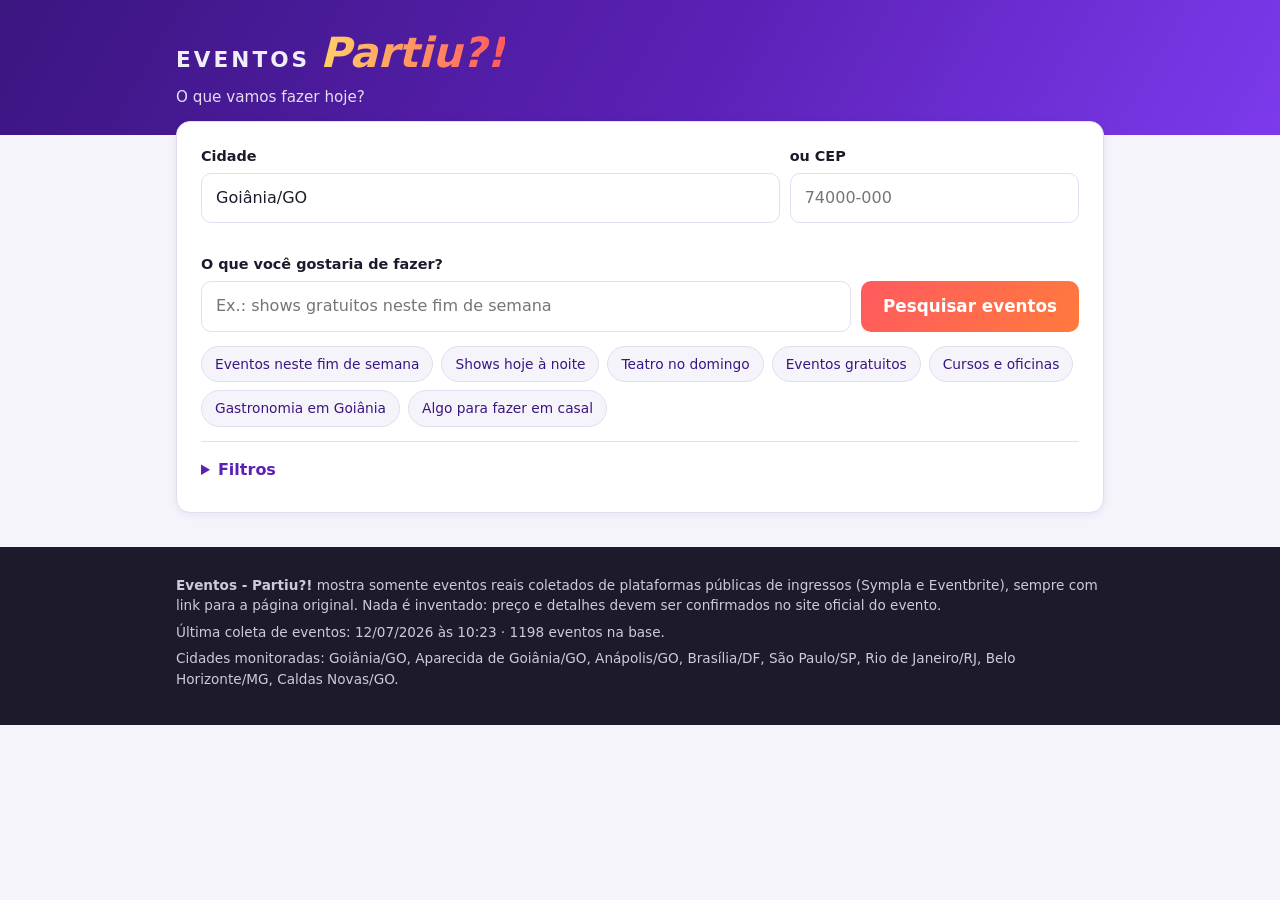
==== docs/index.html @ 25c69ea6 "Eventos - Partiu?! v1: app + robo de coleta + autoteste + workflow Co-Authored-By: Claude Fable 5 <n" ====
<!DOCTYPE html>
<html lang="pt-BR">
<head>
<meta charset="UTF-8">
<meta name="viewport" content="width=device-width, initial-scale=1.0">
<meta name="description" content="Eventos - Partiu?! Encontre shows, teatro, cursos, festas e muito mais na sua cidade, com fontes reais e links oficiais.">
<title>Eventos - Partiu?!</title>
<link rel="icon" href="data:image/svg+xml,<svg xmlns='http://www.w3.org/2000/svg' viewBox='0 0 100 100'><text y='.9em' font-size='90'>🎟️</text></svg>">
<link rel="stylesheet" href="estilo.css">
</head>
<body>

<header class="topo">
  <div class="miolo">
    <div class="marca">
      <span class="marca-eventos">Eventos</span>
      <span class="marca-partiu">Partiu?!</span>
    </div>
    <p class="lema">O que vamos fazer hoje?</p>
  </div>
</header>

<main class="miolo">

  <!-- ====================== BUSCA ====================== -->
  <section class="painel-busca" aria-labelledby="titulo-busca">
    <h1 id="titulo-busca" class="visualmente-oculto">Pesquisar eventos</h1>

    <div class="linha-cidade">
      <div class="campo campo-cidade">
        <label for="campo-cidade">Cidade</label>
        <input type="text" id="campo-cidade" autocomplete="off" spellcheck="false"
               placeholder="Digite a cidade..." aria-describedby="ajuda-cidade">
        <div id="lista-cidades" class="autocomplete" role="listbox" hidden></div>
        <p id="ajuda-cidade" class="ajuda-campo"></p>
      </div>
      <div class="campo campo-cep">
        <label for="campo-cep">ou CEP</label>
        <input type="text" id="campo-cep" inputmode="numeric" autocomplete="postal-code"
               placeholder="74000-000" maxlength="9" aria-describedby="ajuda-cep">
        <p id="ajuda-cep" class="ajuda-campo"></p>
      </div>
    </div>

    <div class="campo">
      <label for="campo-consulta">O que você gostaria de fazer?</label>
      <div class="linha-consulta">
        <input type="text" id="campo-consulta" maxlength="200"
               placeholder="Ex.: shows gratuitos neste fim de semana">
        <button type="button" id="botao-pesquisar" class="botao-principal">Pesquisar eventos</button>
      </div>
    </div>

    <div class="exemplos" aria-label="Exemplos de pesquisa">
      <button type="button" class="exemplo">Eventos neste fim de semana</button>
      <button type="button" class="exemplo">Shows hoje à noite</button>
      <button type="button" class="exemplo">Teatro no domingo</button>
      <button type="button" class="exemplo">Eventos gratuitos</button>
      <button type="button" class="exemplo">Cursos e oficinas</button>
      <button type="button" class="exemplo">Gastronomia em Goiânia</button>
      <button type="button" class="exemplo">Algo para fazer em casal</button>
    </div>

    <details class="filtros">
      <summary>Filtros</summary>
      <div class="filtros-corpo">
        <div class="campo">
          <label for="filtro-periodo">Período</label>
          <select id="filtro-periodo">
            <option value="tudo">Qualquer data</option>
            <option value="hoje">Hoje</option>
            <option value="amanha">Amanhã</option>
            <option value="fds">Este fim de semana</option>
            <option value="prox-fds">Próximo fim de semana</option>
            <option value="semana">Esta semana</option>
            <option value="prox-semana">Próxima semana</option>
            <option value="mes">Este mês</option>
            <option value="prox-mes">Próximo mês</option>
            <option value="datas">Escolher datas...</option>
          </select>
        </div>
        <div class="campo campo-datas" id="grupo-datas" hidden>
          <label for="filtro-data-ini">De</label>
          <input type="date" id="filtro-data-ini">
          <label for="filtro-data-fim">até</label>
          <input type="date" id="filtro-data-fim">
        </div>
        <div class="campo">
          <label for="filtro-horario">Período do dia</label>
          <select id="filtro-horario">
            <option value="any">Qualquer horário</option>
            <option value="manha">Manhã (até 12h)</option>
            <option value="tarde">Tarde (12h às 18h)</option>
            <option value="noite">Noite (após 18h)</option>
          </select>
        </div>
        <fieldset class="campo grupo-categorias">
          <legend>Categorias</legend>
          <div class="chips" id="chips-categorias"></div>
        </fieldset>
        <div class="campo opcoes-extras">
          <label class="opcao-caixa"><input type="checkbox" id="filtro-gratuito"> Somente gratuitos <small>(quando a fonte informa)</small></label>
          <label class="opcao-caixa"><input type="checkbox" id="filtro-presencial" checked> Somente presenciais</label>
        </div>
      </div>
    </details>
  </section>

  <!-- ====================== CARREGANDO ====================== -->
  <section id="painel-carregando" class="painel-carregando" hidden aria-live="polite">
    <div class="girador" aria-hidden="true"></div>
    <p id="texto-carregando">Interpretando sua solicitação...</p>
  </section>

  <!-- ====================== RESULTADOS ====================== -->
  <section id="painel-resultados" hidden aria-labelledby="titulo-resultados">
    <div class="resumo-pesquisa" id="resumo-pesquisa"></div>
    <div class="barra-resultados">
      <h2 id="titulo-resultados" class="total-resultados"></h2>
      <div class="acoes-resultados">
        <label for="ordenar" class="visualmente-oculto">Ordenar por</label>
        <select id="ordenar" aria-label="Ordenar resultados">
          <option value="data">Mais próximos</option>
          <option value="relevancia">Mais relevantes</option>
          <option value="gratuitos">Gratuitos primeiro</option>
        </select>
        <button type="button" id="botao-pdf" class="botao-secundario">Gerar PDF</button>
        <button type="button" id="botao-nova" class="botao-secundario">Nova pesquisa</button>
      </div>
    </div>
    <div id="lista-resultados" aria-live="polite"></div>
  </section>

  <!-- ====================== VAZIO / AVISOS ====================== -->
  <section id="painel-vazio" class="painel-vazio" hidden>
    <h2>Nenhum evento encontrado</h2>
    <div id="texto-vazio"></div>
  </section>

</main>

<footer class="rodape">
  <div class="miolo">
    <p><strong>Eventos - Partiu?!</strong> mostra somente eventos reais coletados de plataformas públicas de ingressos
      (<span id="rodape-fontes"></span>), sempre com link para a página original. Nada é inventado: preço e detalhes
      devem ser confirmados no site oficial do evento.</p>
    <p id="rodape-atualizacao"></p>
    <p id="rodape-cidades"></p>
  </div>
</footer>

<!-- Cabecalho que so aparece no PDF/impressao -->
<div id="cabecalho-impressao" class="so-impressao"></div>

<script src="cidades.js"></script>
<script src="dados.js"></script>
<script src="app.js"></script>
</body>
</html>
---- docs/estilo.css ----
/* Eventos - Partiu?! ------------------------------------------------------
   Identidade: urbana e vibrante. Violeta profundo + coral, fundo claro.
   Mobile-first; breakpoints em 640px e 960px. */

:root {
  --violeta: #5b21b6;
  --violeta-escuro: #3b1580;
  --coral: #ff5a5f;
  --tinta: #1d1a2b;
  --tinta-suave: #5c5670;
  --fundo: #f6f4fb;
  --cartao: #ffffff;
  --borda: #e3ddf2;
  --verde: #0c7a43;
  --ambar: #92610a;
  --raio: 14px;
  --sombra: 0 2px 10px rgba(59, 21, 128, .08);
}

* { box-sizing: border-box; }
html { -webkit-text-size-adjust: 100%; }
body {
  margin: 0;
  font-family: system-ui, -apple-system, "Segoe UI", Roboto, sans-serif;
  background: var(--fundo);
  color: var(--tinta);
  line-height: 1.5;
  font-size: 16px;
}
.miolo { max-width: 960px; margin: 0 auto; padding: 0 16px; }

.visualmente-oculto {
  position: absolute; width: 1px; height: 1px; margin: -1px;
  padding: 0; overflow: hidden; clip: rect(0 0 0 0); white-space: nowrap; border: 0;
}

a { color: var(--violeta); }
button { font: inherit; cursor: pointer; }
input, select { font: inherit; color: var(--tinta); }
input:focus-visible, select:focus-visible, button:focus-visible, summary:focus-visible, a:focus-visible {
  outline: 3px solid var(--coral);
  outline-offset: 2px;
}

/* ------------------------------------------------------------- cabecalho */
.topo {
  background: linear-gradient(120deg, var(--violeta-escuro), var(--violeta) 55%, #7c3aed);
  color: #fff;
  padding: 22px 0 26px;
}
.marca { display: flex; align-items: baseline; gap: 10px; flex-wrap: wrap; }
.marca-eventos {
  font-size: 1.35rem; font-weight: 600; letter-spacing: .14em;
  text-transform: uppercase; opacity: .92;
}
.marca-partiu {
  font-size: 2.2rem; font-weight: 800; font-style: italic;
  background: linear-gradient(90deg, #ffd166, var(--coral));
  -webkit-background-clip: text; background-clip: text; color: transparent;
}
.lema { margin: 2px 0 0; opacity: .85; font-size: .95rem; }

/* ---------------------------------------------------------------- busca */
.painel-busca {
  background: var(--cartao);
  border: 1px solid var(--borda);
  border-radius: var(--raio);
  box-shadow: var(--sombra);
  padding: 18px;
  margin: -14px 0 22px;
  position: relative;
}
.campo { margin-bottom: 14px; }
.campo label, .grupo-categorias legend { display: block; font-weight: 600; font-size: .9rem; margin-bottom: 5px; }
.campo input[type="text"], .campo input[type="date"], .campo select {
  width: 100%;
  padding: 12px 14px;
  border: 1.5px solid var(--borda);
  border-radius: 10px;
  background: #fff;
  min-height: 48px;
}
.linha-cidade { display: grid; grid-template-columns: 1fr; gap: 10px; }
.campo-cidade { position: relative; }
.ajuda-campo { margin: 4px 0 0; font-size: .82rem; color: var(--tinta-suave); min-height: 1em; }
.ajuda-campo.erro { color: #b3261e; font-weight: 600; }

.autocomplete {
  position: absolute; z-index: 30; left: 0; right: 0; top: calc(100% - 22px);
  background: #fff; border: 1px solid var(--borda); border-radius: 10px;
  box-shadow: var(--sombra); max-height: 240px; overflow-y: auto;
}
.autocomplete button {
  display: block; width: 100%; text-align: left; padding: 10px 14px;
  border: 0; background: none; font-size: .95rem;
}
.autocomplete button:hover, .autocomplete button[aria-selected="true"] { background: var(--fundo); }
.autocomplete .nao-monitorada { color: var(--tinta-suave); }
.autocomplete .etiqueta-monitorada {
  font-size: .72rem; font-weight: 700; color: var(--verde);
  margin-left: 6px; text-transform: uppercase;
}

.linha-consulta { display: flex; flex-direction: column; gap: 10px; }
.botao-principal {
  background: linear-gradient(120deg, var(--coral), #ff7a3d);
  color: #fff; font-weight: 700; font-size: 1.05rem;
  border: 0; border-radius: 10px; padding: 13px 22px; min-height: 48px;
}
.botao-principal:hover { filter: brightness(1.06); }
.botao-secundario {
  background: #fff; color: var(--violeta); font-weight: 600;
  border: 1.5px solid var(--violeta); border-radius: 10px; padding: 9px 14px; min-height: 42px;
}
.botao-secundario:hover { background: var(--fundo); }

.exemplos { display: flex; flex-wrap: wrap; gap: 8px; margin: 4px 0 14px; }
.exemplo {
  background: var(--fundo); border: 1px solid var(--borda); border-radius: 999px;
  padding: 7px 13px; font-size: .86rem; color: var(--violeta-escuro);
}
.exemplo:hover { border-color: var(--violeta); }

.filtros { border-top: 1px solid var(--borda); padding-top: 10px; }
.filtros summary { font-weight: 700; color: var(--violeta); padding: 6px 0; }
.filtros-corpo { padding-top: 8px; }
.campo-datas { display: flex; align-items: center; gap: 8px; flex-wrap: wrap; }
.campo-datas label { margin: 0; }
.campo-datas input { width: auto; flex: 1; min-width: 140px; }
.chips { display: flex; flex-wrap: wrap; gap: 8px; }
.chips label {
  display: inline-flex; align-items: center; gap: 6px;
  background: var(--fundo); border: 1px solid var(--borda); border-radius: 999px;
  padding: 7px 12px; font-size: .86rem; cursor: pointer; font-weight: 500;
}
.chips label:has(input:checked) { background: var(--violeta); color: #fff; border-color: var(--violeta); }
.chips input { accent-color: var(--coral); }
.opcoes-extras { display: flex; flex-direction: column; gap: 8px; }
.opcao-caixa { font-weight: 500; display: flex; align-items: center; gap: 8px; }
.opcao-caixa input { width: 20px; height: 20px; accent-color: var(--violeta); }
.opcao-caixa small { color: var(--tinta-suave); }

/* ----------------------------------------------------------- carregando */
.painel-carregando { text-align: center; padding: 48px 0; color: var(--violeta-escuro); }
.girador {
  width: 44px; height: 44px; margin: 0 auto 14px;
  border: 4px solid var(--borda); border-top-color: var(--coral);
  border-radius: 50%; animation: gira .8s linear infinite;
}
@keyframes gira { to { transform: rotate(360deg); } }
@media (prefers-reduced-motion: reduce) { .girador { animation-duration: 2.4s; } }

/* ----------------------------------------------------------- resultados */
.resumo-pesquisa {
  background: #efe9fb; border: 1px solid var(--borda); border-radius: var(--raio);
  padding: 12px 16px; margin-bottom: 14px; font-size: .92rem;
}
.resumo-pesquisa .criterios { display: flex; flex-wrap: wrap; gap: 6px; margin-top: 6px; }
.resumo-pesquisa .criterio {
  background: #fff; border: 1px solid var(--borda); border-radius: 999px;
  padding: 3px 10px; font-size: .8rem; font-weight: 600; color: var(--violeta-escuro);
}
.barra-resultados {
  display: flex; flex-wrap: wrap; gap: 10px; align-items: center;
  justify-content: space-between; margin-bottom: 12px;
}
.total-resultados { font-size: 1.15rem; margin: 0; }
.acoes-resultados { display: flex; gap: 8px; flex-wrap: wrap; align-items: center; }
.acoes-resultados select {
  padding: 9px 10px; border: 1.5px solid var(--borda); border-radius: 10px; background: #fff; min-height: 42px;
}

.grupo-data { margin-bottom: 22px; }
.grupo-data > h3 {
  font-size: 1.02rem; color: var(--violeta-escuro);
  border-bottom: 2px solid var(--violeta); padding-bottom: 5px; margin: 0 0 12px;
  text-transform: capitalize;
}
.cartoes { display: grid; grid-template-columns: 1fr; gap: 12px; }

.cartao-evento {
  background: var(--cartao); border: 1px solid var(--borda); border-radius: var(--raio);
  box-shadow: var(--sombra); overflow: hidden; display: flex; flex-direction: column;
}
.cartao-evento .foto { width: 100%; height: 150px; object-fit: cover; background: #e9e4f5; display: block; }
.cartao-evento .corpo { padding: 14px 16px 16px; display: flex; flex-direction: column; gap: 8px; flex: 1; }
.cartao-evento h4 { margin: 0; font-size: 1.05rem; line-height: 1.3; }
.linha-info { font-size: .9rem; color: var(--tinta-suave); }
.linha-info strong { color: var(--tinta); }
.etiquetas { display: flex; flex-wrap: wrap; gap: 6px; }
.etiqueta {
  font-size: .74rem; font-weight: 700; text-transform: uppercase; letter-spacing: .04em;
  padding: 3px 9px; border-radius: 999px; background: var(--fundo);
  color: var(--violeta-escuro); border: 1px solid var(--borda);
}
.etiqueta.gratuito { background: #e3f6ec; color: var(--verde); border-color: #bde7cf; }
.etiqueta.confianca-plataforma { background: #e8f1fd; color: #1751a8; border-color: #c6dcf7; }
.etiqueta.confianca-incompleta { background: #fdf3e0; color: var(--ambar); border-color: #f3ddb0; }
.etiqueta.online { background: #efe9fb; color: var(--violeta); }
.descricao { font-size: .9rem; color: var(--tinta-suave); margin: 0; }
.acoes-cartao { display: flex; gap: 8px; flex-wrap: wrap; margin-top: auto; padding-top: 6px; }
.acoes-cartao a {
  text-decoration: none; font-weight: 700; font-size: .92rem;
  border-radius: 10px; padding: 10px 16px; min-height: 42px;
  display: inline-flex; align-items: center;
}
.acao-ingresso { background: var(--violeta); color: #fff !important; }
.acao-ingresso:hover { background: var(--violeta-escuro); }
.acao-info { border: 1.5px solid var(--violeta); color: var(--violeta); }
.fonte-cartao { font-size: .8rem; color: var(--tinta-suave); }
.fonte-cartao a { color: inherit; }

/* ------------------------------------------------------- vazio e rodape */
.painel-vazio {
  background: var(--cartao); border: 1px dashed var(--borda); border-radius: var(--raio);
  padding: 26px 20px; margin-bottom: 24px;
}
.painel-vazio h2 { margin-top: 0; color: var(--violeta-escuro); }
.painel-vazio ul { margin: 8px 0; padding-left: 20px; }

.rodape {
  margin-top: 34px; padding: 22px 0 30px;
  background: var(--tinta); color: #cfc9de; font-size: .85rem;
}
.rodape a { color: #ffd166; }
.rodape p { margin: 6px 0; }

/* ------------------------------------------------------------ telas maiores */
@media (min-width: 640px) {
  .linha-cidade { grid-template-columns: 2fr 1fr; }
  .linha-consulta { flex-direction: row; }
  .linha-consulta input { flex: 1; }
  .cartoes { grid-template-columns: repeat(2, 1fr); }
  .painel-busca { padding: 24px; }
}
@media (min-width: 960px) {
  .cartoes { grid-template-columns: repeat(3, 1fr); }
  .marca-partiu { font-size: 2.6rem; }
}

/* ------------------------------------------------------------- impressao */
.so-impressao { display: none; }
@media print {
  body { background: #fff; color: #000; font-size: 11pt; }
  .topo, .painel-busca, .acoes-resultados, .rodape, .painel-carregando, .exemplos { display: none !important; }
  .so-impressao { display: block; margin-bottom: 14px; }
  .so-impressao h1 { margin: 0 0 4px; font-size: 16pt; }
  .so-impressao p { margin: 2px 0; font-size: 9.5pt; color: #333; }
  .cartoes { grid-template-columns: 1fr; gap: 6px; }
  .cartao-evento { box-shadow: none; border: 1px solid #bbb; break-inside: avoid; }
  .cartao-evento .foto { display: none; }
  .acoes-cartao a { padding: 0; border: 0; background: none !important; color: #0645ad !important; text-decoration: underline; min-height: 0; }
  .grupo-data > h3 { break-after: avoid; }
  .resumo-pesquisa { border: 1px solid #bbb; background: #fff; }
  a[href]::after { content: ""; }
}
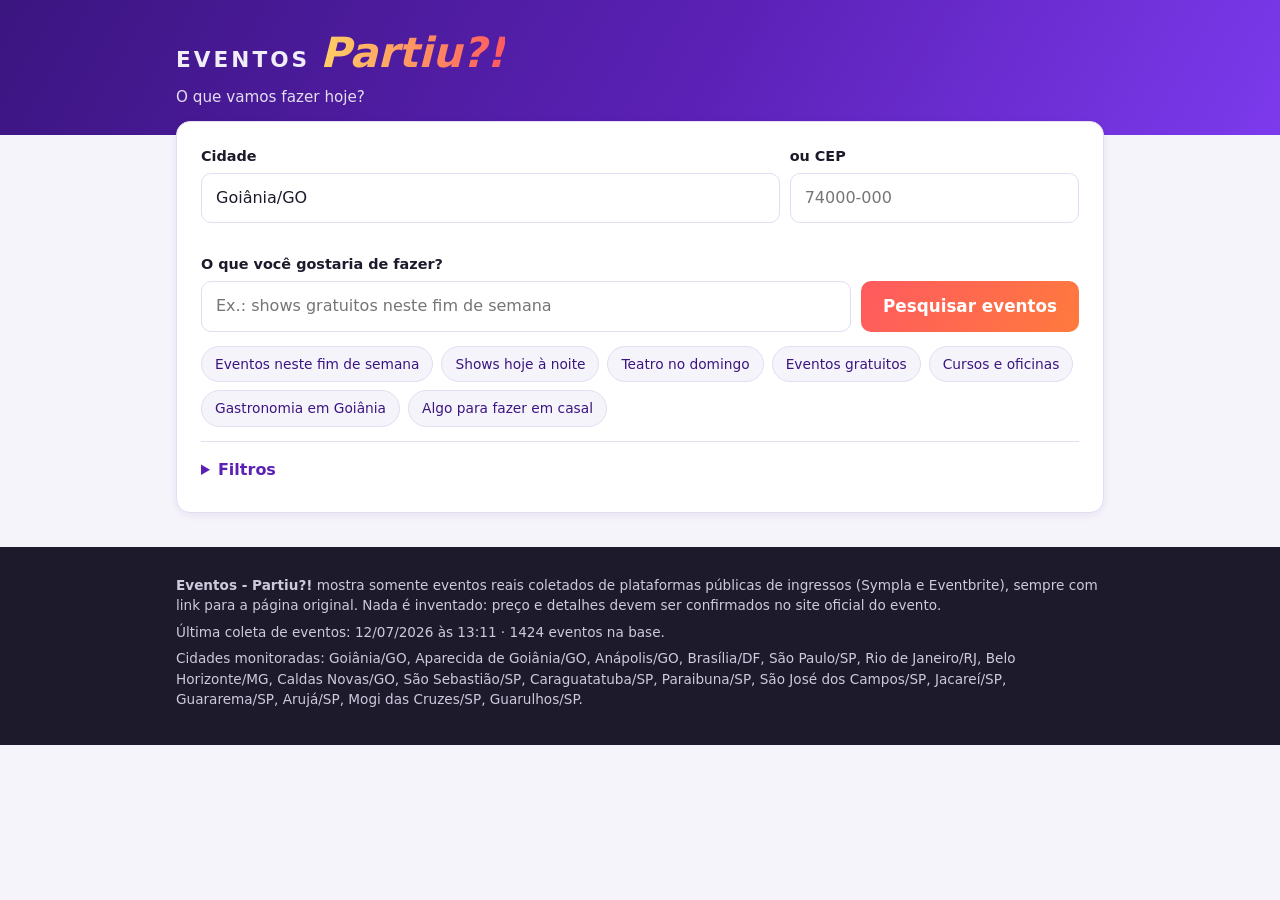
==== commit 3bef1259: "Cache-busting horário dos dados para evitar eventos desatualizados Co-Authored-By: Claude Fable 5 <n" ====
--- a/docs/index.html
+++ b/docs/index.html
@@ -152,8 +152,15 @@
 <!-- Cabecalho que so aparece no PDF/impressao -->
 <div id="cabecalho-impressao" class="so-impressao"></div>
 
-<script src="cidades.js"></script>
-<script src="dados.js"></script>
-<script src="app.js"></script>
+<!-- Carrega os dados com "cache-busting" horario: mesmo com o index.html em
+     cache, o navegador sempre busca a coleta mais recente (evita eventos velhos). -->
+<script>
+(function () {
+  var v = new Date().toISOString().slice(0, 13).replace(/[-T]/g, ""); // AAAAMMDDHH
+  document.write('<script src="cidades.js?v=' + v + '"><\/script>');
+  document.write('<script src="dados.js?v=' + v + '"><\/script>');
+  document.write('<script src="app.js?v=' + v + '"><\/script>');
+})();
+</script>
 </body>
 </html>
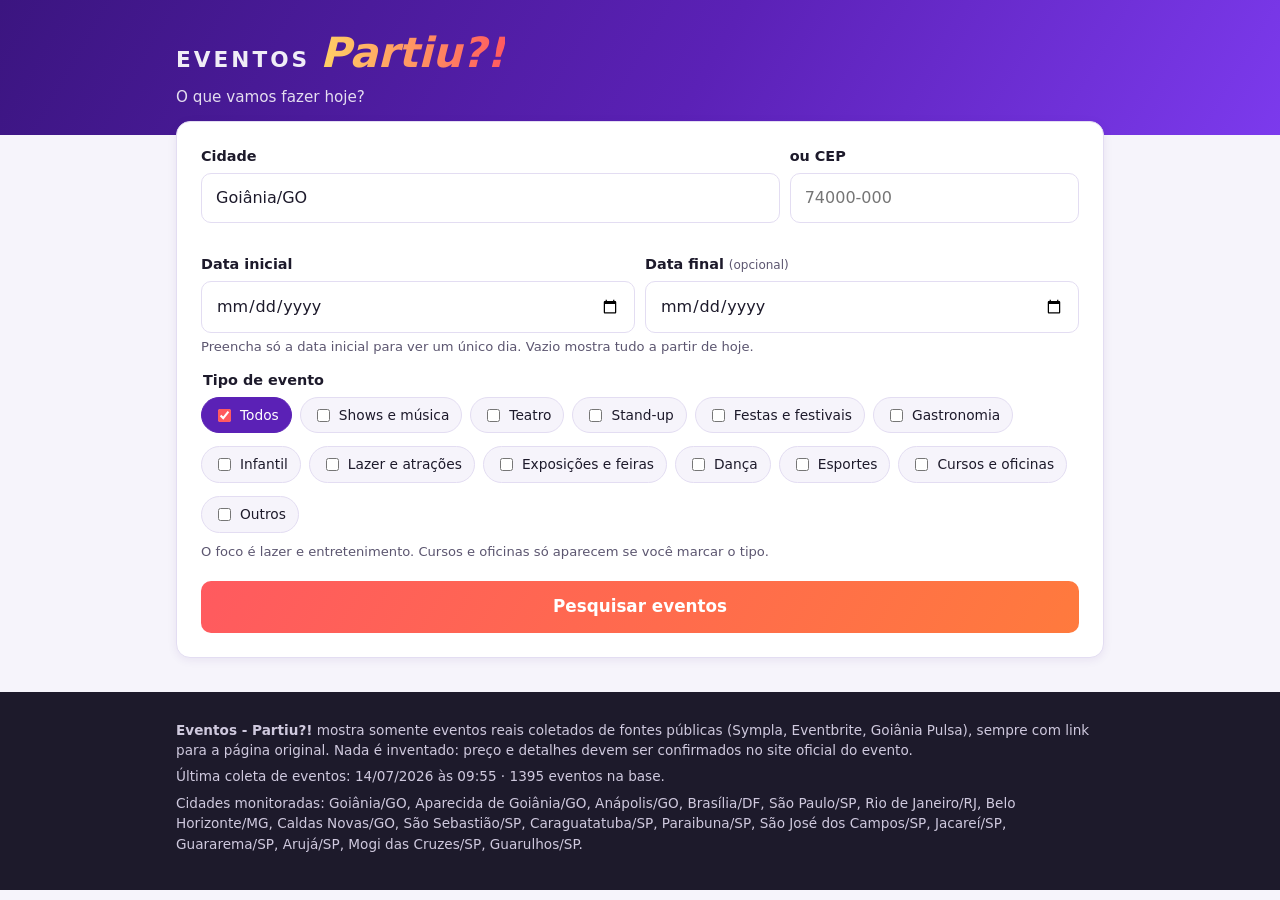
==== commit 43cef7d4: "Tela simplificada + 3 fontes oficiais novas (CCGO, Ulysses, Shopping Cerrado) Tela: cidade, data ini" ====
--- a/docs/index.html
+++ b/docs/index.html
@@ -42,74 +42,31 @@
       </div>
     </div>
 
-    <div class="campo">
-      <label for="campo-consulta">O que você gostaria de fazer?</label>
-      <div class="linha-consulta">
-        <input type="text" id="campo-consulta" maxlength="200"
-               placeholder="Ex.: shows gratuitos neste fim de semana">
-        <button type="button" id="botao-pesquisar" class="botao-principal">Pesquisar eventos</button>
+    <div class="campo campo-datas linha-datas">
+      <div>
+        <label for="filtro-data-ini">Data inicial</label>
+        <input type="date" id="filtro-data-ini" aria-describedby="ajuda-datas">
+      </div>
+      <div>
+        <label for="filtro-data-fim">Data final <small>(opcional)</small></label>
+        <input type="date" id="filtro-data-fim">
       </div>
     </div>
+    <p id="ajuda-datas" class="ajuda-campo">Preencha só a data inicial para ver um único dia. Vazio mostra tudo a partir de hoje.</p>
 
-    <div class="exemplos" aria-label="Exemplos de pesquisa">
-      <button type="button" class="exemplo">Eventos neste fim de semana</button>
-      <button type="button" class="exemplo">Shows hoje à noite</button>
-      <button type="button" class="exemplo">Teatro no domingo</button>
-      <button type="button" class="exemplo">Eventos gratuitos</button>
-      <button type="button" class="exemplo">Cursos e oficinas</button>
-      <button type="button" class="exemplo">Gastronomia em Goiânia</button>
-      <button type="button" class="exemplo">Algo para fazer em casal</button>
-    </div>
+    <fieldset class="campo grupo-categorias">
+      <legend>Tipo de evento</legend>
+      <div class="chips" id="chips-categorias"></div>
+      <p class="ajuda-campo">O foco é lazer e entretenimento. Cursos e oficinas só aparecem se você marcar o tipo.</p>
+    </fieldset>
 
-    <details class="filtros">
-      <summary>Filtros</summary>
-      <div class="filtros-corpo">
-        <div class="campo">
-          <label for="filtro-periodo">Período</label>
-          <select id="filtro-periodo">
-            <option value="tudo">Qualquer data</option>
-            <option value="hoje">Hoje</option>
-            <option value="amanha">Amanhã</option>
-            <option value="fds">Este fim de semana</option>
-            <option value="prox-fds">Próximo fim de semana</option>
-            <option value="semana">Esta semana</option>
-            <option value="prox-semana">Próxima semana</option>
-            <option value="mes">Este mês</option>
-            <option value="prox-mes">Próximo mês</option>
-            <option value="datas">Escolher datas...</option>
-          </select>
-        </div>
-        <div class="campo campo-datas" id="grupo-datas" hidden>
-          <label for="filtro-data-ini">De</label>
-          <input type="date" id="filtro-data-ini">
-          <label for="filtro-data-fim">até</label>
-          <input type="date" id="filtro-data-fim">
-        </div>
-        <div class="campo">
-          <label for="filtro-horario">Período do dia</label>
-          <select id="filtro-horario">
-            <option value="any">Qualquer horário</option>
-            <option value="manha">Manhã (até 12h)</option>
-            <option value="tarde">Tarde (12h às 18h)</option>
-            <option value="noite">Noite (após 18h)</option>
-          </select>
-        </div>
-        <fieldset class="campo grupo-categorias">
-          <legend>Categorias</legend>
-          <div class="chips" id="chips-categorias"></div>
-        </fieldset>
-        <div class="campo opcoes-extras">
-          <label class="opcao-caixa"><input type="checkbox" id="filtro-gratuito"> Somente gratuitos <small>(quando a fonte informa)</small></label>
-          <label class="opcao-caixa"><input type="checkbox" id="filtro-presencial" checked> Somente presenciais</label>
-        </div>
-      </div>
-    </details>
+    <button type="button" id="botao-pesquisar" class="botao-principal botao-largo">Pesquisar eventos</button>
   </section>
 
   <!-- ====================== CARREGANDO ====================== -->
   <section id="painel-carregando" class="painel-carregando" hidden aria-live="polite">
     <div class="girador" aria-hidden="true"></div>
-    <p id="texto-carregando">Interpretando sua solicitação...</p>
+    <p id="texto-carregando">Filtrando os eventos coletados...</p>
   </section>
 
   <!-- ====================== RESULTADOS ====================== -->
@@ -121,7 +78,6 @@
         <label for="ordenar" class="visualmente-oculto">Ordenar por</label>
         <select id="ordenar" aria-label="Ordenar resultados">
           <option value="data">Mais próximos</option>
-          <option value="relevancia">Mais relevantes</option>
           <option value="gratuitos">Gratuitos primeiro</option>
         </select>
         <button type="button" id="botao-pdf" class="botao-secundario">Gerar PDF</button>
@@ -141,7 +97,7 @@
 
 <footer class="rodape">
   <div class="miolo">
-    <p><strong>Eventos - Partiu?!</strong> mostra somente eventos reais coletados de plataformas públicas de ingressos
+    <p><strong>Eventos - Partiu?!</strong> mostra somente eventos reais coletados de fontes públicas
       (<span id="rodape-fontes"></span>), sempre com link para a página original. Nada é inventado: preço e detalhes
       devem ser confirmados no site oficial do evento.</p>
     <p id="rodape-atualizacao"></p>
--- a/docs/estilo.css
+++ b/docs/estilo.css
@@ -127,6 +127,13 @@
 .campo-datas { display: flex; align-items: center; gap: 8px; flex-wrap: wrap; }
 .campo-datas label { margin: 0; }
 .campo-datas input { width: auto; flex: 1; min-width: 140px; }
+.linha-datas { display: grid; grid-template-columns: 1fr 1fr; gap: 10px; align-items: end; margin-bottom: 4px; }
+.linha-datas > div { display: flex; flex-direction: column; }
+.linha-datas label { margin-bottom: 5px; font-weight: 600; font-size: .9rem; }
+.linha-datas label small { color: var(--tinta-suave); font-weight: 400; }
+.linha-datas input { width: 100%; min-width: 0; }
+.grupo-categorias { border: 0; padding: 0; margin: 14px 0; }
+.botao-largo { width: 100%; margin-top: 6px; }
 .chips { display: flex; flex-wrap: wrap; gap: 8px; }
 .chips label {
   display: inline-flex; align-items: center; gap: 6px;
@@ -194,6 +201,7 @@
   color: var(--violeta-escuro); border: 1px solid var(--borda);
 }
 .etiqueta.gratuito { background: #e3f6ec; color: var(--verde); border-color: #bde7cf; }
+.etiqueta.confianca-oficial { background: #e3f6ec; color: var(--verde); border-color: #bde7cf; }
 .etiqueta.confianca-plataforma { background: #e8f1fd; color: #1751a8; border-color: #c6dcf7; }
 .etiqueta.confianca-incompleta { background: #fdf3e0; color: var(--ambar); border-color: #f3ddb0; }
 .etiqueta.online { background: #efe9fb; color: var(--violeta); }
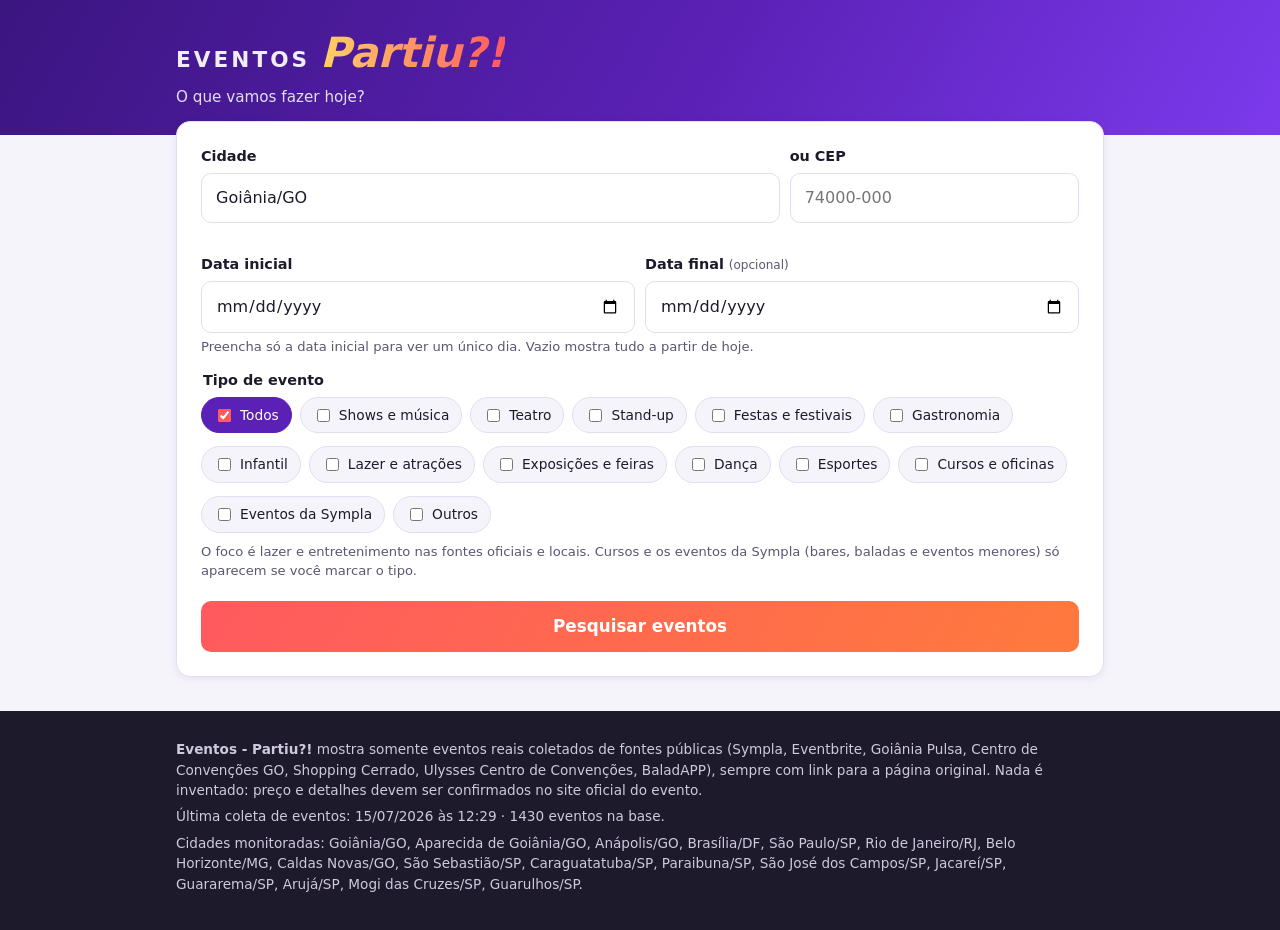
==== commit 4852ef1e: "Tipo 'Eventos da Sympla' separado: só aparece se marcado Eventos exclusivos da Sympla (bares, balada" ====
--- a/docs/index.html
+++ b/docs/index.html
@@ -57,7 +57,7 @@
     <fieldset class="campo grupo-categorias">
       <legend>Tipo de evento</legend>
       <div class="chips" id="chips-categorias"></div>
-      <p class="ajuda-campo">O foco é lazer e entretenimento. Cursos e oficinas só aparecem se você marcar o tipo.</p>
+      <p class="ajuda-campo">O foco é lazer e entretenimento nas fontes oficiais e locais. Cursos e os eventos da Sympla (bares, baladas e eventos menores) só aparecem se você marcar o tipo.</p>
     </fieldset>
 
     <button type="button" id="botao-pesquisar" class="botao-principal botao-largo">Pesquisar eventos</button>
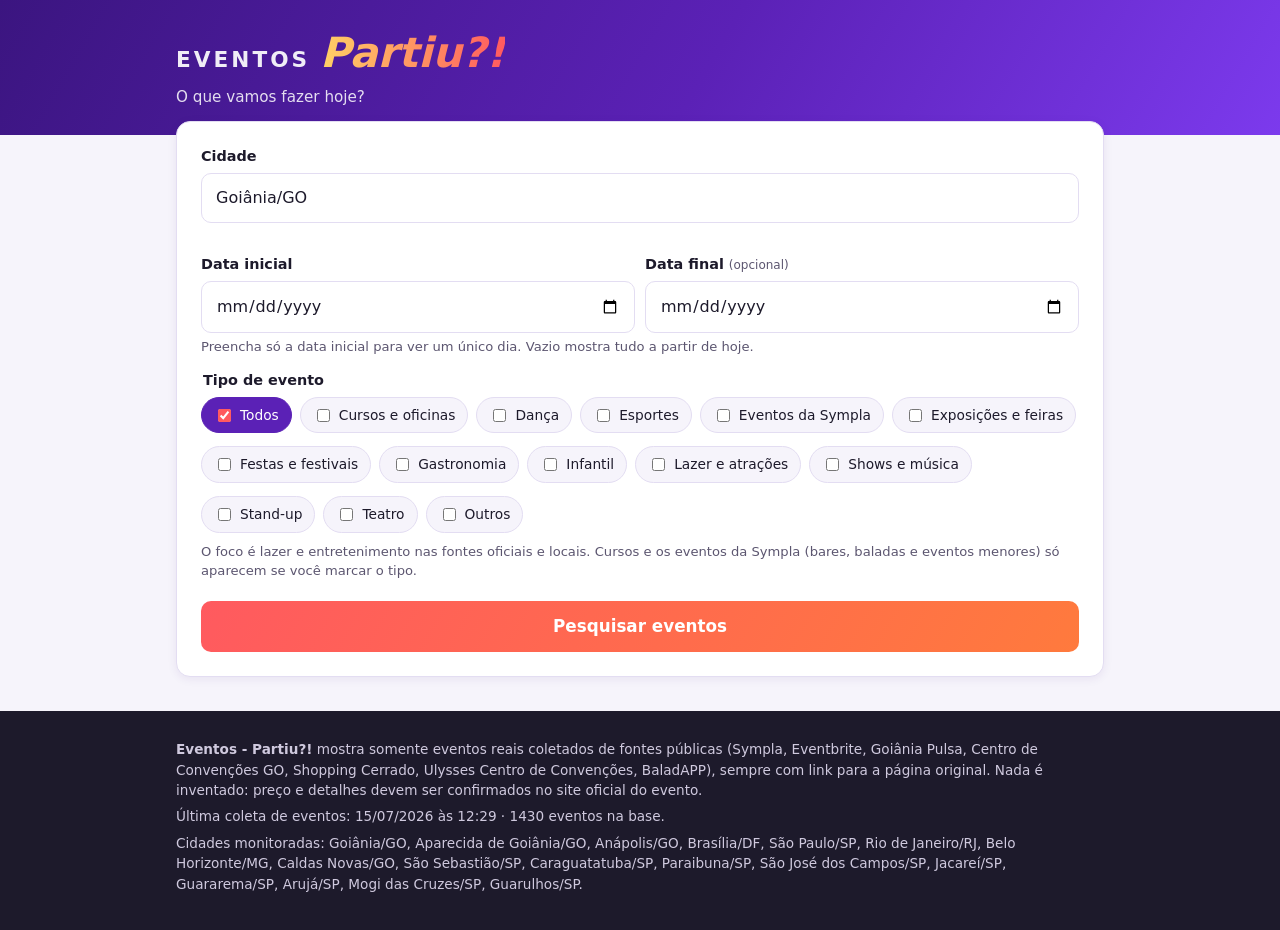
==== commit 844f9195: "Remove consulta por CEP e ordena os tipos de evento alfabeticamente Co-Authored-By: Claude Fable 5 <" ====
--- a/docs/index.html
+++ b/docs/index.html
@@ -26,20 +26,12 @@
   <section class="painel-busca" aria-labelledby="titulo-busca">
     <h1 id="titulo-busca" class="visualmente-oculto">Pesquisar eventos</h1>
 
-    <div class="linha-cidade">
-      <div class="campo campo-cidade">
-        <label for="campo-cidade">Cidade</label>
-        <input type="text" id="campo-cidade" autocomplete="off" spellcheck="false"
-               placeholder="Digite a cidade..." aria-describedby="ajuda-cidade">
-        <div id="lista-cidades" class="autocomplete" role="listbox" hidden></div>
-        <p id="ajuda-cidade" class="ajuda-campo"></p>
-      </div>
-      <div class="campo campo-cep">
-        <label for="campo-cep">ou CEP</label>
-        <input type="text" id="campo-cep" inputmode="numeric" autocomplete="postal-code"
-               placeholder="74000-000" maxlength="9" aria-describedby="ajuda-cep">
-        <p id="ajuda-cep" class="ajuda-campo"></p>
-      </div>
+    <div class="campo campo-cidade">
+      <label for="campo-cidade">Cidade</label>
+      <input type="text" id="campo-cidade" autocomplete="off" spellcheck="false"
+             placeholder="Digite a cidade..." aria-describedby="ajuda-cidade">
+      <div id="lista-cidades" class="autocomplete" role="listbox" hidden></div>
+      <p id="ajuda-cidade" class="ajuda-campo"></p>
     </div>
 
     <div class="campo campo-datas linha-datas">
--- a/docs/estilo.css
+++ b/docs/estilo.css
@@ -80,7 +80,6 @@
   background: #fff;
   min-height: 48px;
 }
-.linha-cidade { display: grid; grid-template-columns: 1fr; gap: 10px; }
 .campo-cidade { position: relative; }
 .ajuda-campo { margin: 4px 0 0; font-size: .82rem; color: var(--tinta-suave); min-height: 1em; }
 .ajuda-campo.erro { color: #b3261e; font-weight: 600; }
@@ -235,7 +234,6 @@
 
 /* ------------------------------------------------------------ telas maiores */
 @media (min-width: 640px) {
-  .linha-cidade { grid-template-columns: 2fr 1fr; }
   .linha-consulta { flex-direction: row; }
   .linha-consulta input { flex: 1; }
   .cartoes { grid-template-columns: repeat(2, 1fr); }
